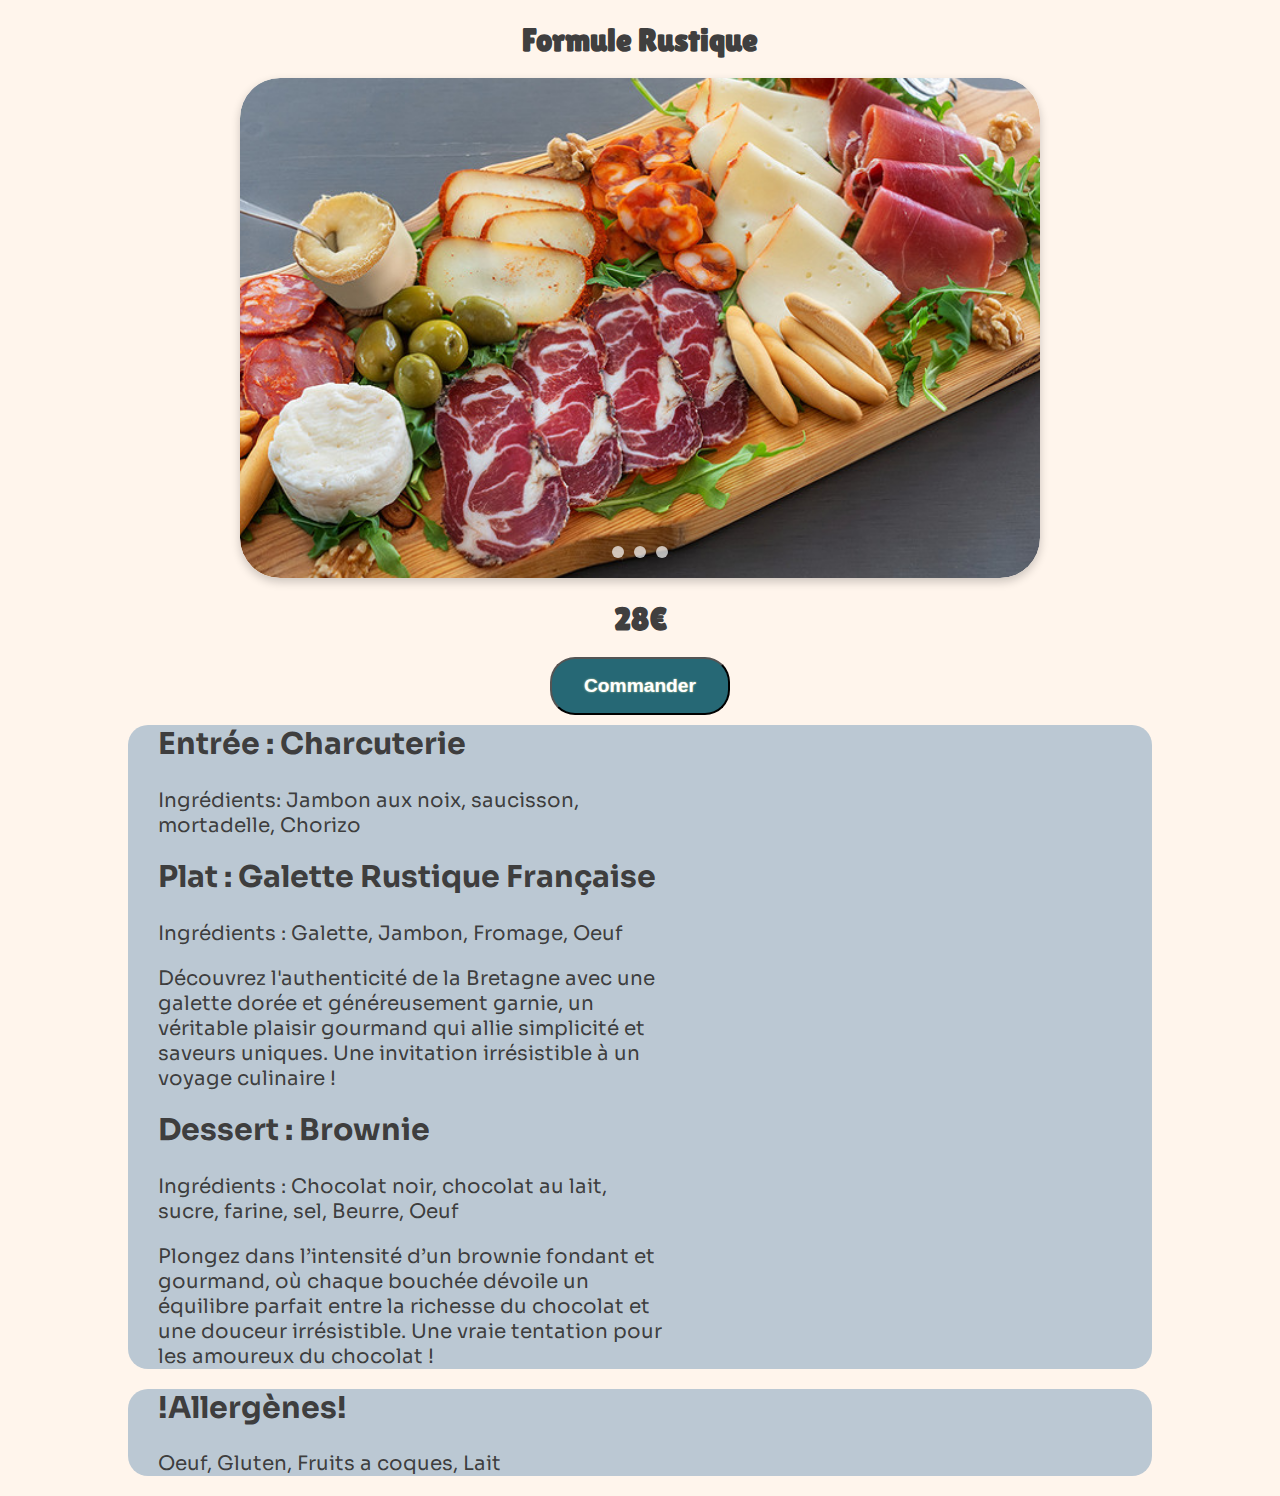
==== formule/formule-rustique.html @ eb1cfc7d "changement de dossier principal" ====
<!DOCTYPE html>
<html lang="fr">

<head>
  <meta charset="UTF-8">
  <meta name="viewport" content="width=device-width, initial-scale=1.0">
  <title>Formule Rustique</title>
  <link rel="icon" href="/image/vaisselle.png" type="image/png">
  <link rel="stylesheet" href="/formule/formule-rustique.css">
  <link rel="preconnect" href="https://fonts.googleapis.com">
  <link rel="preconnect" href="https://fonts.gstatic.com" crossorigin>
  <link href="https://fonts.googleapis.com/css2?family=Lilita+One&family=Roboto:ital,wght@0,100..900;1,100..900&family=Sora:wght@100..800&display=swap" rel="stylesheet">
</head>

<body>
  <header>
    <h1>Formule Rustique</h1>
    <div class="slider-container">
      <div class="menu">
              <label for="slider-dot-1"></label>
              <label for="slider-dot-2"></label>
              <label for="slider-dot-3"></label>
      </div>
    
              <input class="slide-input" id="slider-dot-3" type="radio" name="slides" checked>
              <img class="slide-img" src="/image/brownie.jpg">
    
              <input class="slide-input" id="slider-dot-2" type="radio" name="slides" checked>
              <img class="slide-img" src="/image/galette-cusine-rustique-francaise.jpg">
    
              <input class="slide-input" id="slider-dot-1" type="radio" name="slides" checked>
              <img class="slide-img" src="/image/planche-charcuterie.jpeg">
    
    </div>
              <h1>28€</h1>
              <button class="custom-button" onclick="addToCart('Formule Rustique', 28)" >Commander
              
  </header>

    <section>
    <h2>Entrée : Charcuterie</h2>
    <p>Ingrédients: Jambon aux noix, saucisson, mortadelle, Chorizo  </p>
    <h2>Plat : Galette Rustique Française</h2>
    <p>Ingrédients : Galette, Jambon, Fromage, Oeuf</p>
    <p>Découvrez l'authenticité de la Bretagne avec une galette dorée et généreusement garnie, un véritable plaisir gourmand qui allie simplicité et saveurs uniques. Une invitation irrésistible à un voyage culinaire !</p>
    <h2>Dessert : Brownie</h2>
    <p>Ingrédients : Chocolat noir, chocolat au lait, sucre, farine, sel, Beurre, Oeuf</p>
    <p>Plongez dans l’intensité d’un brownie fondant et gourmand, où chaque bouchée dévoile un équilibre parfait entre la richesse du chocolat et une douceur irrésistible. Une vraie tentation pour les amoureux du chocolat !</p>
    </section>
 
    <section>
    <h2>!Allergènes!</h2>
    <p>Oeuf, Gluten, Fruits a coques, Lait  </p>
    </section>



</body>

<script>
  document.addEventListener('DOMContentLoaded', () => {
    const slides = document.querySelectorAll('.slide-input');
    let currentIndex = 0;

    setInterval(() => {
      slides[currentIndex].checked = false;
      currentIndex = (currentIndex + 1) % slides.length;
      slides[currentIndex].checked = true;
    }, 5000);
  });
</script>

<script src="app-formules.js"></script>

</html>
---- formule/formule-rustique.css ----
html,body {
    background-color: #fff5ec;
    margin: 0;

}

h1 {
    text-align: center;
    margin-bottom: 20px;
    font-family: "Lilita One", serif;

}

h2 {
    margin-top: 10px;
    width: 50%;
    font-family: "Sora", serif;
    margin-left: 30px;
    font-size: 30px;

}

p {
    margin-top: 10px;
    width: 50%;
    font-family: "Sora", serif;
    margin-left: 30px;
    font-size: 20px;

}


img {
    width: 50%;
    display: block;
    margin-left: auto;
    margin-right: auto;
    border-radius: 40px;

    }

section {
    background-color: rgb(187, 200, 211);
    border-radius: 20px;
    margin: auto;
    margin-left: 20px auto;
    margin-right: auto;
    margin-top: 40px auto;
    width: 80%;

    }

.slider-container {
    position: relative;
    width: 100%;
    max-width: 800px;
    height: 500px;
    margin: 0 auto;
    overflow: hidden;
    border-radius: 40px;
    box-shadow: 0 4px 10px rgba(0, 0, 0, 0.2);
  }
  

  .slide-img {
    position: absolute;
    width: 100%;
    height: 100%;
    object-fit: cover;
    opacity: 0;
    transition: opacity 0.8s ease-in-out;
  }
  

  .slide-input {
    display: none;
  }
  
  /* Affiche l'image correspondante à l'input sélectionné */
  #slider-dot-1:checked ~ .slide-img:nth-of-type(3),
  #slider-dot-2:checked ~ .slide-img:nth-of-type(2),
  #slider-dot-3:checked ~ .slide-img:nth-of-type(1) {
    opacity: 1;
    z-index: 1;
  }
  

  /* Menu des boutons de navigation */
  .menu {
    position: absolute;
    bottom: 20px;
    left: 50%;
    transform: translateX(-50%);
    display: flex;
    gap: 10px;
    z-index: 10;
  }
  
  /* Boutons de navigation */
  .menu label {
    width: 12px;
    height: 12px;
    border-radius: 50%;
    background-color: rgba(255, 255, 255, 0.7);
    cursor: pointer;
    transition: background-color 0.3s ease;
  }
  
  /* Bouton actif */
  .menu label:hover, .menu label:active {
    background-color: #fff;
  }
  
  /* Apparence personnalisée du bouton sélectionné */
  #slider-dot-1:checked ~ .menu label:nth-of-type(1),
  #slider-dot-2:checked ~ .menu label:nth-of-type(2),
  #slider-dot-3:checked ~ .menu label:nth-of-type(3) {
    background-color: #ff6b6b;
    box-shadow: 0 0 8px rgba(255, 107, 107, 0.8);
  }
  
  

.custom-button {
    display: flex;
    margin-top: 10px;
    margin-bottom: 10px;
    margin-left: auto;
    margin-right: auto;
    padding: 1rem 2rem;
    z-index: 1;
    background-color: #266875;
    border-radius: 25px;
    color: white;
    position: relative;
    font-weight: 600;
    overflow: hidden;
    font-size: 1.2rem;
    transition: all 0.7s;
    text-shadow: 0px 0px 2px #cfd8a4;
  }
  
  .custom-button:after {
    content: '';
    position: absolute;
    z-index: -20;
    height: 0.25rem; /* 1px */
    width: 0.25rem; /* 1px */
    background-color: #ffffff;
    left: 1.25rem; /* 5px */
    bottom: 0;
    border-radius: 0.375rem; /* 6px */
    transform: translateY(100%);
    transition: all 0.7s;
  }
  
  .custom-button:hover:after {
    transform: scale(300);
  }
  
  .custom-button:hover {
    text-shadow: 2px 2px 2px #3a3a3a;
    color: #3a3a3a;
  }
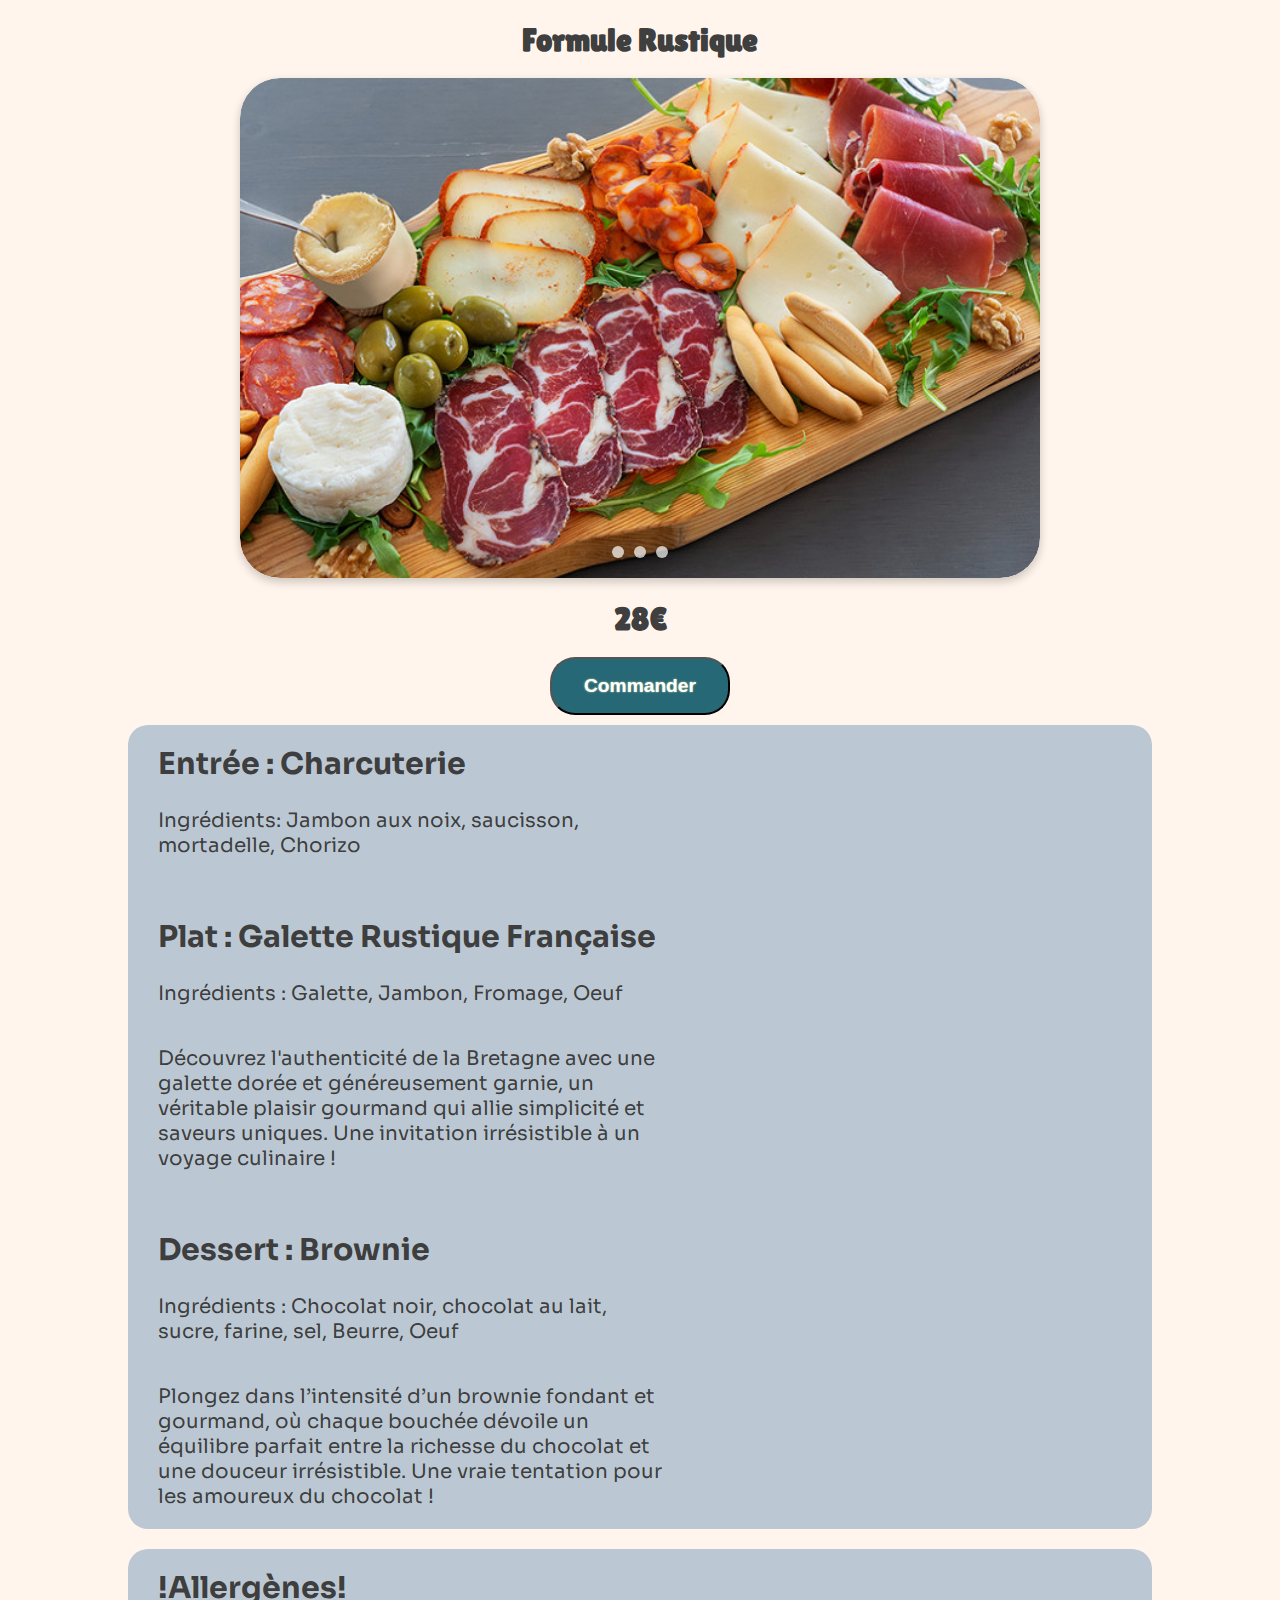
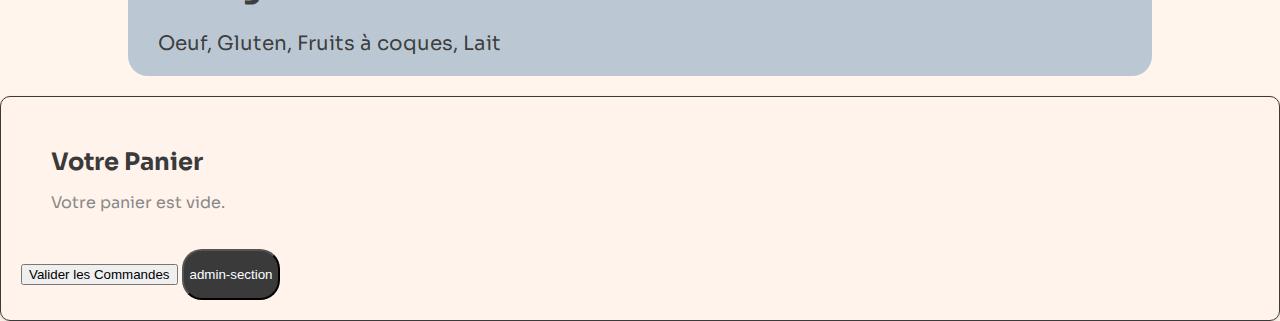
==== commit a088b776: "git pull" ====
--- a/formule/formule-rustique.html
+++ b/formule/formule-rustique.html
@@ -33,10 +33,12 @@
     
     </div>
               <h1>28€</h1>
-              <button class="custom-button" onclick="addToCart('Formule Rustique', 28)" >Commander
+              <button class="custom-button" onclick="addToOrder('Formule Rustique', 28)" >Commander </button>
               
   </header>
 
+
+  
     <section>
     <h2>Entrée : Charcuterie</h2>
     <p>Ingrédients: Jambon aux noix, saucisson, mortadelle, Chorizo  </p>
@@ -50,9 +52,26 @@
  
     <section>
     <h2>!Allergènes!</h2>
-    <p>Oeuf, Gluten, Fruits a coques, Lait  </p>
+    <p>Oeuf, Gluten, Fruits à coques, Lait  </p>
     </section>
 
+<!-- Panier Section -->
+<div class="section" id="cart-section">
+  <h2>Votre Panier</h2>
+  <div id="cart-list">
+      <p>Votre panier est vide.</p>
+  </div>
+  <button class="actin-button" onclick="validateCart()">Valider les Commandes</button>
+
+  <a class="buttoncuisine" href="../page cuisine/Pcuisisne.html">
+
+      <button class="buttoncuisine2">
+          <span class="label3">admin-section</span>
+          <span class="gradient-container3">
+      </button>
+
+  </a>
+</div>
 
 
 </body>
--- a/formule/formule-rustique.css
+++ b/formule/formule-rustique.css
@@ -17,7 +17,7 @@
     font-family: "Sora", serif;
     margin-left: 30px;
     font-size: 30px;
-
+   padding-top: 20px;
 }
 
 p {
@@ -26,7 +26,7 @@
     font-family: "Sora", serif;
     margin-left: 30px;
     font-size: 20px;
-
+    padding-bottom: 20px;
 }
 
 
@@ -43,9 +43,6 @@
     background-color: rgb(187, 200, 211);
     border-radius: 20px;
     margin: auto;
-    margin-left: 20px auto;
-    margin-right: auto;
-    margin-top: 40px auto;
     width: 80%;
 
     }
@@ -144,12 +141,12 @@
     content: '';
     position: absolute;
     z-index: -20;
-    height: 0.25rem; /* 1px */
-    width: 0.25rem; /* 1px */
+    height: 0.25rem;
+    width: 0.25rem;
     background-color: #ffffff;
-    left: 1.25rem; /* 5px */
+    left: 1.25rem;
     bottom: 0;
-    border-radius: 0.375rem; /* 6px */
+    border-radius: 0.375rem;
     transform: translateY(100%);
     transition: all 0.7s;
   }
@@ -163,3 +160,84 @@
     color: #3a3a3a;
   }
 
+  /* Section Panier */
+#cart-section {
+  background-color: #fff3ec;
+  border: 1px solid #3a3a3a;
+  border-radius: 10px;
+  padding: 20px;
+  box-shadow: 0 2px 5px rgba(0, 0, 0, 0.1);
+}
+
+#cart-section h2 {
+  color: #3a3a3a;
+  font-size: 24px;
+  margin-bottom: 15px;
+}
+
+#cart-list {
+  margin-bottom: 15px;
+}
+
+#cart-list p {
+  color: #888;
+  font-size: 16px;
+}
+
+.action-button {
+  background-color: #3a3a3a;
+  color: #fff;
+  padding: 10px 20px;
+  border-radius: 20px;
+  text-decoration: none;
+  font-size: 16px;
+  cursor: pointer;
+  transition: background-color 0.2s;
+}
+
+.action-button:hover {
+  background-color: #ffffff;
+}
+
+/* Section Administrateur */
+#admin-section {
+  background-color: #f7f7f7;
+  border: 1px solid #3a3a3a;
+  border-radius: 20px;
+  padding: 20px;
+  box-shadow: 0 2px 5px rgba(0, 0, 0, 0.1);
+}
+
+.buttoncuisine{
+  background-color: #3a3a3a;
+  border-radius: 20px;
+  text-decoration: none;
+  font-size: 21px;
+
+}
+
+
+.buttoncuisine2{
+  background-color: #3a3a3a;
+  color: #ffffff;
+  border-radius: 20px;
+}
+
+.bottombutton{
+  display: flex;
+}
+
+.label3 {
+  width: 156px;
+  height: 45px;
+  text-align: center;
+  line-height: 45px;
+  border-radius: 20px;
+  background-color: #3a3a3a;
+  background-image: linear-gradient(
+    180deg,
+    #3a3a3a 0%,
+    #3a3a3a 100%
+  );
+
+}